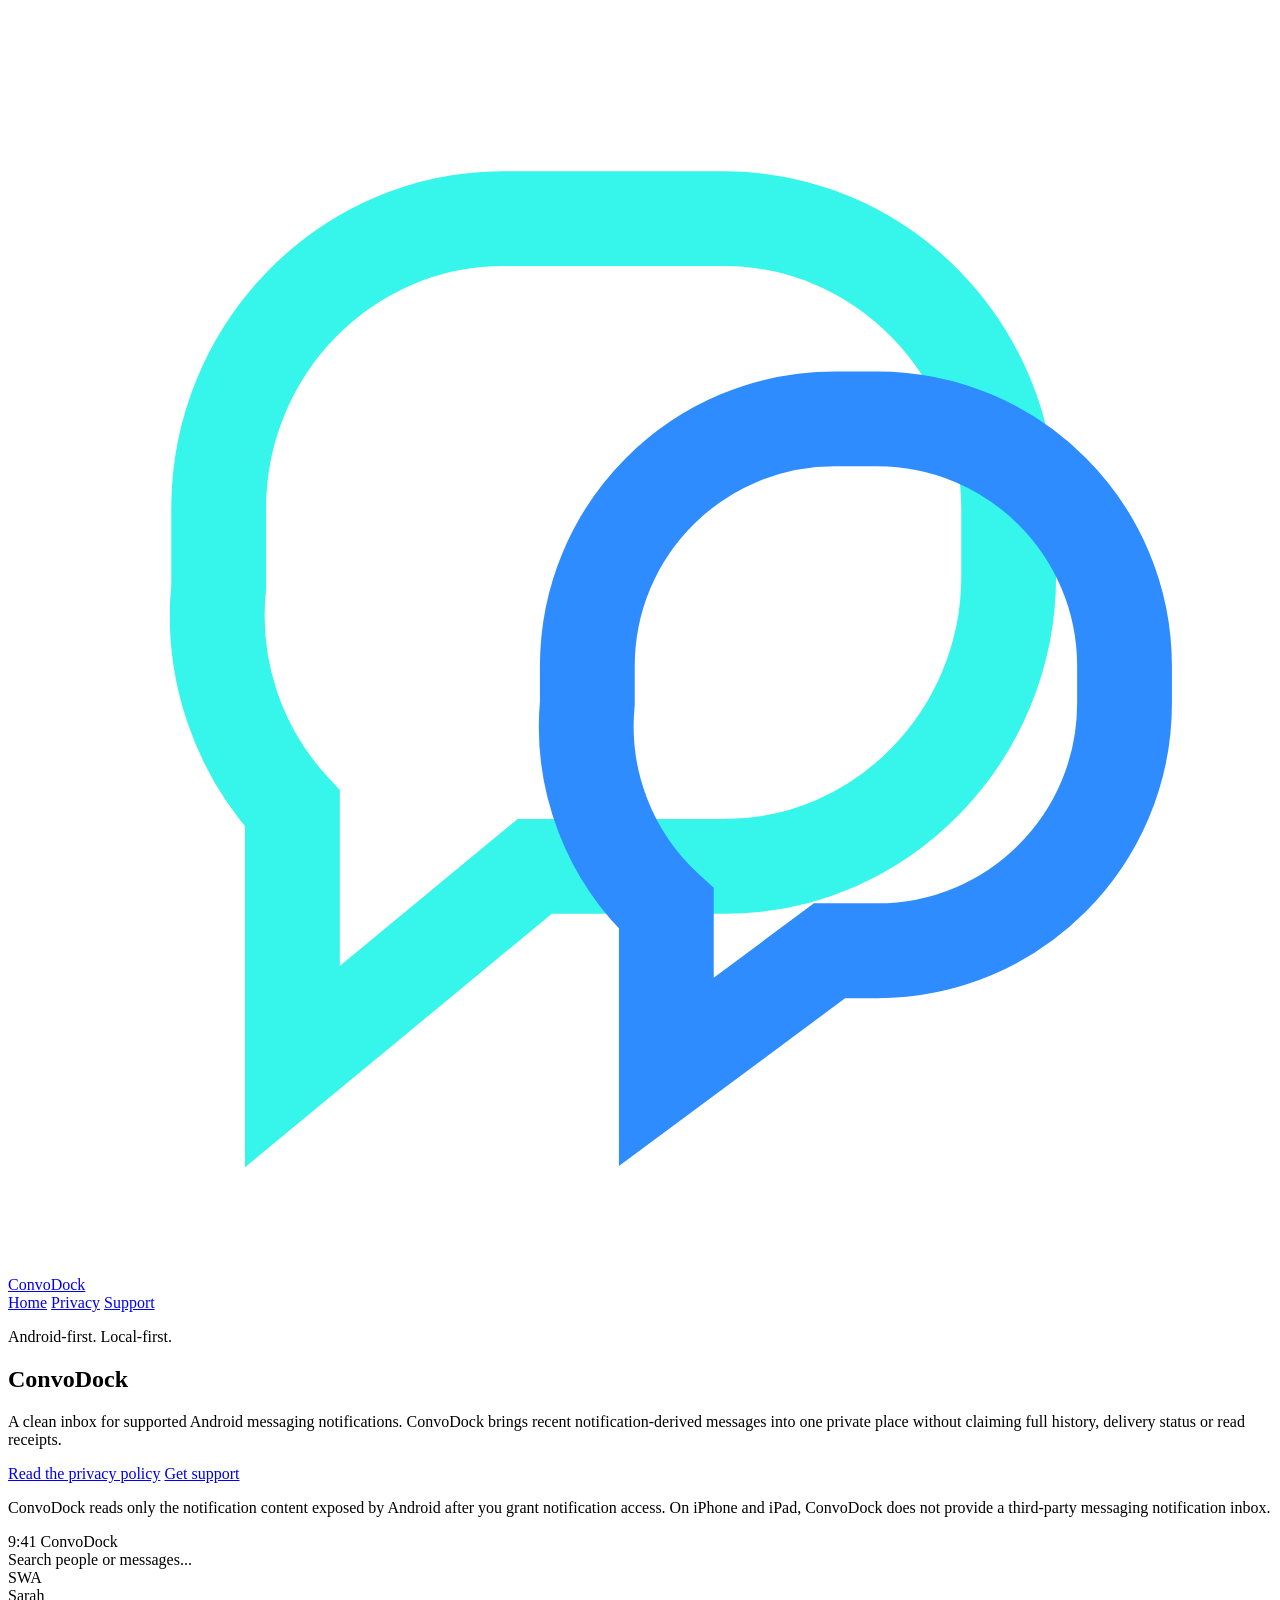
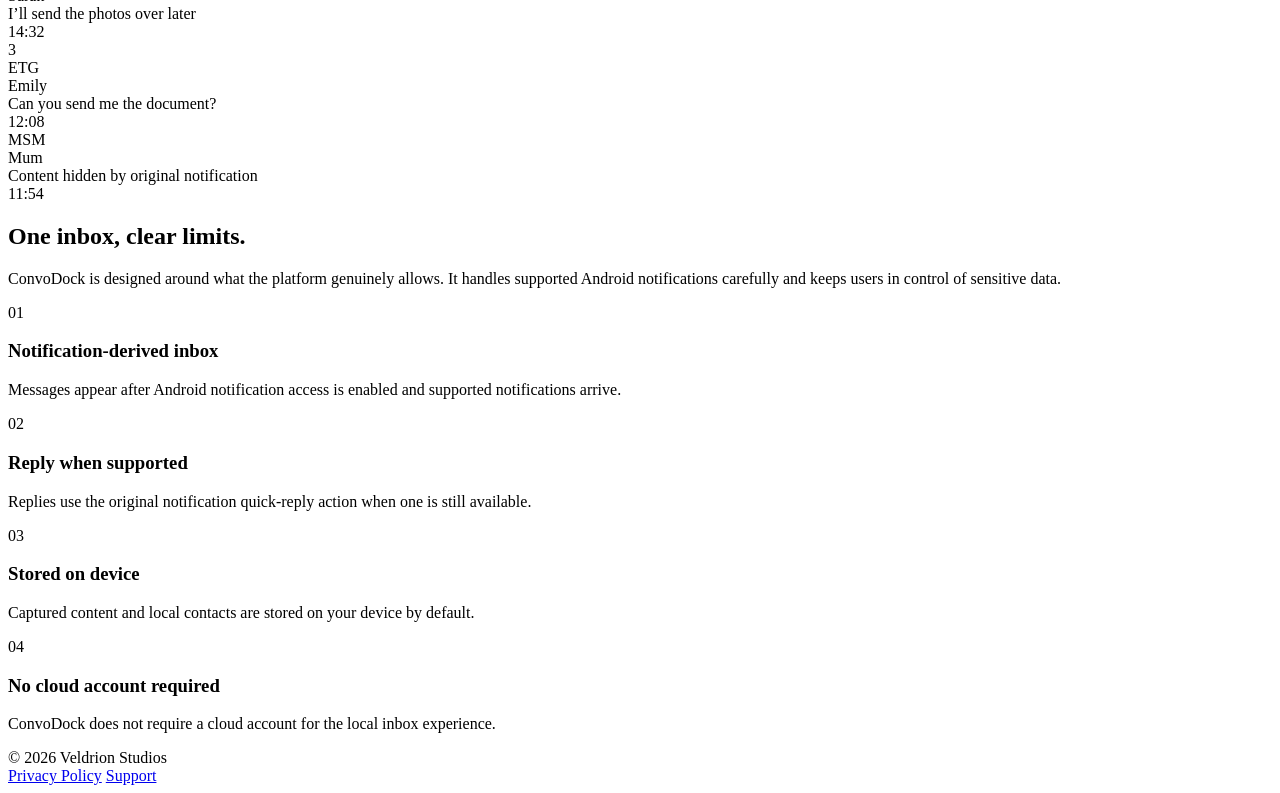
==== index.html @ 66566dc5 "Add files via upload" ====
<!doctype html>
<html lang="en">
  <head>
    <meta charset="utf-8" />
    <meta name="viewport" content="width=device-width, initial-scale=1" />
    <title>ConvoDock | Local-first messaging notification inbox</title>
    <meta
      name="description"
      content="ConvoDock is a local-first inbox for supported Android messaging notifications, with honest platform limits and on-device storage by default."
    />
    <link rel="icon" type="image/svg+xml" href="assets/favicon.svg" />
    <link rel="stylesheet" href="assets/styles.css" />
  </head>
  <body>
    <div class="site-shell">
      <header class="site-header">
        <nav class="nav" aria-label="Main navigation">
          <a class="brand" href="index.html" aria-label="ConvoDock home">
            <span class="brand-mark" aria-hidden="true">
              <svg viewBox="0 0 24 24" fill="none">
                <path d="M4 9.5C4 6.5 6.4 4 9.4 4h4.2C16.6 4 19 6.5 19 9.5v1.3c0 3-2.4 5.5-5.4 5.5H10l-4.6 3.8v-4.9A5.4 5.4 0 0 1 4 11V9.5Z" stroke="#36F5EA" stroke-width="1.8" />
                <path d="M11 12.5c0-2.6 2.1-4.7 4.7-4.7h.8c2.6 0 4.7 2.1 4.7 4.7v.7c0 2.6-2.1 4.7-4.7 4.7h-.9l-3.1 2.3v-3.1A4.7 4.7 0 0 1 11 13.2v-.7Z" stroke="#2E8CFF" stroke-width="1.8" />
              </svg>
            </span>
            ConvoDock
          </a>
          <div class="nav-links">
            <a href="index.html" aria-current="page">Home</a>
            <a href="privacy.html">Privacy</a>
            <a href="support.html">Support</a>
          </div>
        </nav>
      </header>

      <main>
        <section class="hero" aria-labelledby="home-title">
          <div>
            <p class="eyebrow">Android-first. Local-first.</p>
            <h1 id="home-title">ConvoDock</h1>
            <p class="lead">
              A clean inbox for supported Android messaging notifications. ConvoDock brings recent notification-derived messages into one private place without claiming full history, delivery status or read receipts.
            </p>
            <div class="actions">
              <a class="button primary" href="privacy.html">Read the privacy policy</a>
              <a class="button secondary" href="support.html">Get support</a>
            </div>
            <p class="notice">
              ConvoDock reads only the notification content exposed by Android after you grant notification access. On iPhone and iPad, ConvoDock does not provide a third-party messaging notification inbox.
            </p>
          </div>

          <div class="phone-card" aria-label="ConvoDock inbox preview">
            <div class="phone-top">
              <span>9:41</span>
              <span>ConvoDock</span>
            </div>
            <div class="search-pill">Search people or messages...</div>
            <div class="chat-list">
              <div class="chat-row">
                <div class="avatar">S<span class="service-dot">WA</span></div>
                <div>
                  <div class="row-title">Sarah</div>
                  <div class="row-preview">I’ll send the photos over later</div>
                </div>
                <div class="row-time">14:32<br /><span class="badge">3</span></div>
              </div>
              <div class="chat-row">
                <div class="avatar">E<span class="service-dot">TG</span></div>
                <div>
                  <div class="row-title">Emily</div>
                  <div class="row-preview">Can you send me the document?</div>
                </div>
                <div class="row-time">12:08</div>
              </div>
              <div class="chat-row">
                <div class="avatar">M<span class="service-dot">SM</span></div>
                <div>
                  <div class="row-title">Mum</div>
                  <div class="row-preview">Content hidden by original notification</div>
                </div>
                <div class="row-time">11:54</div>
              </div>
            </div>
          </div>
        </section>

        <section class="section" aria-labelledby="what-convo-does">
          <div class="section-header">
            <h2 id="what-convo-does">One inbox, clear limits.</h2>
            <p>
              ConvoDock is designed around what the platform genuinely allows. It handles supported Android notifications carefully and keeps users in control of sensitive data.
            </p>
          </div>
          <div class="grid">
            <article class="card">
              <div class="card-icon" aria-hidden="true">01</div>
              <h3>Notification-derived inbox</h3>
              <p>Messages appear after Android notification access is enabled and supported notifications arrive.</p>
            </article>
            <article class="card">
              <div class="card-icon" aria-hidden="true">02</div>
              <h3>Reply when supported</h3>
              <p>Replies use the original notification quick-reply action when one is still available.</p>
            </article>
            <article class="card">
              <div class="card-icon" aria-hidden="true">03</div>
              <h3>Stored on device</h3>
              <p>Captured content and local contacts are stored on your device by default.</p>
            </article>
            <article class="card">
              <div class="card-icon" aria-hidden="true">04</div>
              <h3>No cloud account required</h3>
              <p>ConvoDock does not require a cloud account for the local inbox experience.</p>
            </article>
          </div>
        </section>
      </main>

      <footer class="site-footer">
        <div class="footer-inner">
          <span>© <span id="year">2026</span> Veldrion Studios</span>
          <div class="footer-links">
            <a href="privacy.html">Privacy Policy</a>
            <a href="support.html">Support</a>
          </div>
        </div>
      </footer>
    </div>
  </body>
</html>
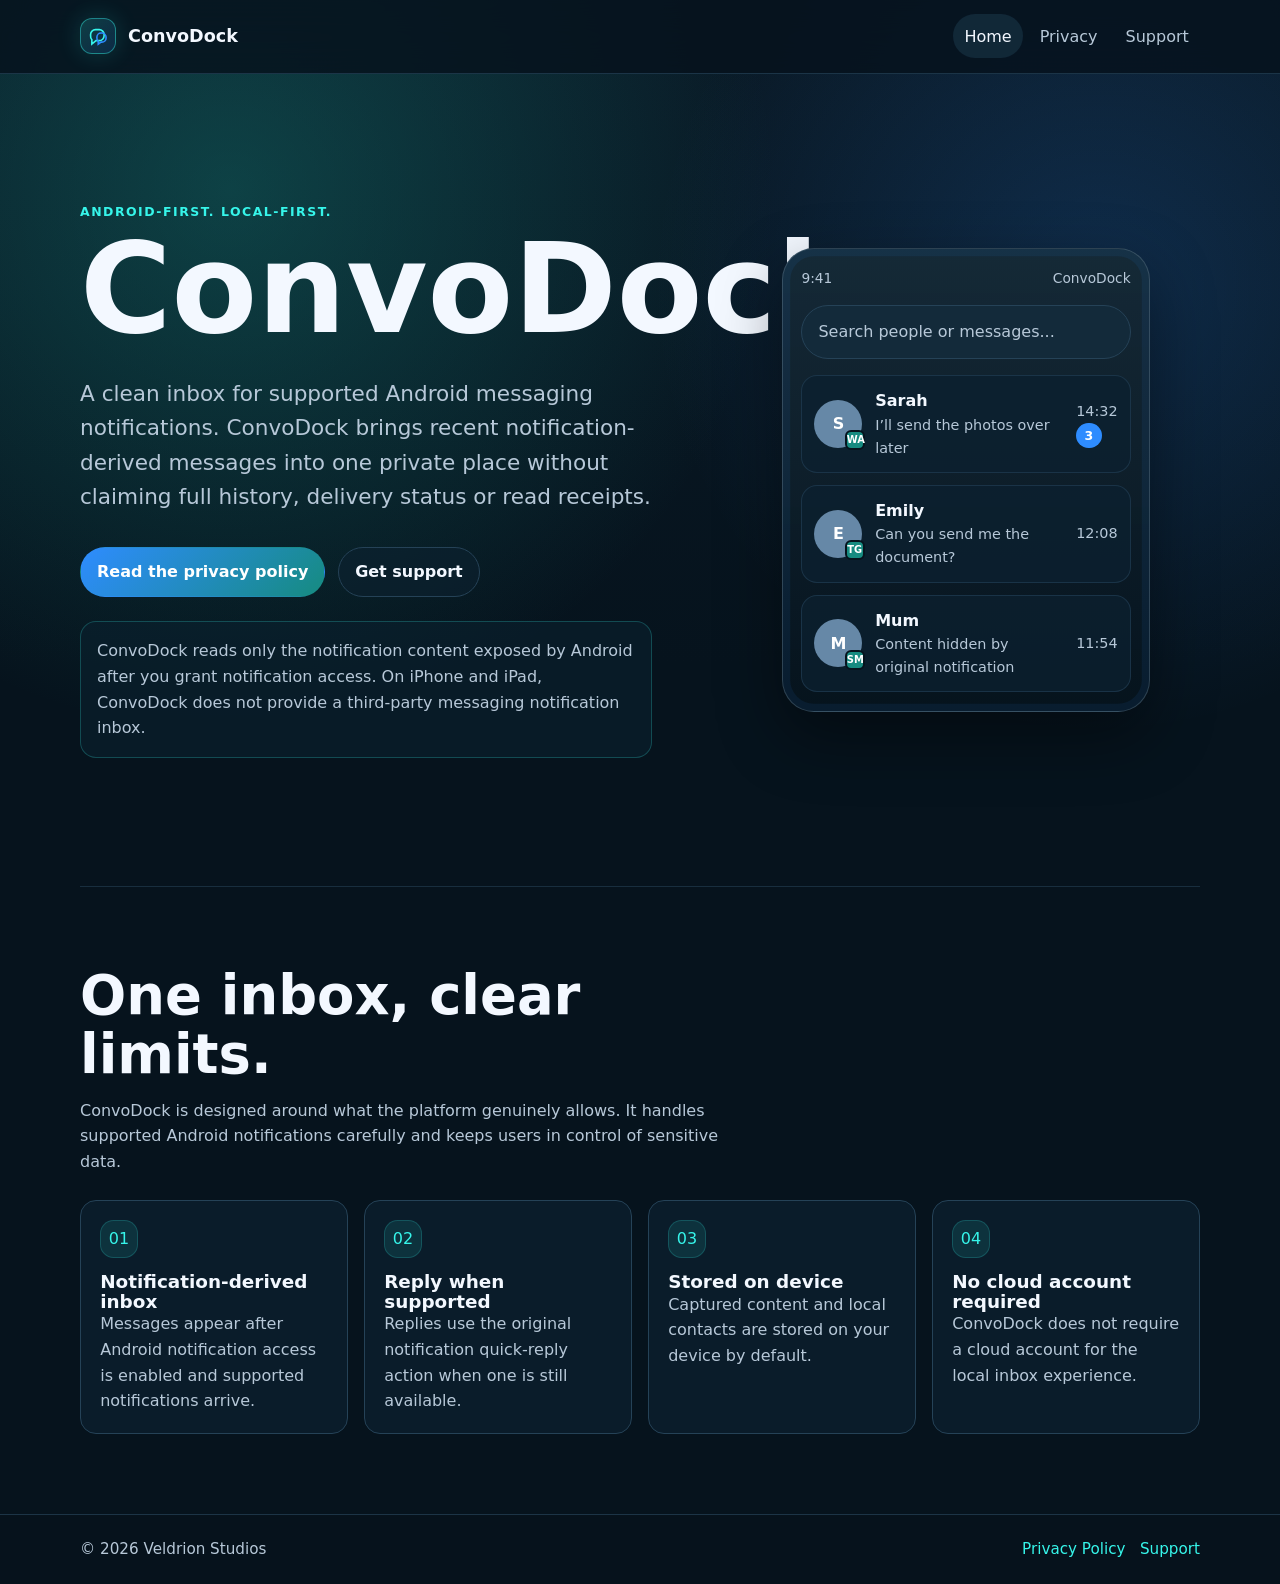
==== commit e7c2193b: "Add files via upload" ====
--- a/index.html
+++ b/index.html
@@ -9,7 +9,519 @@
       content="ConvoDock is a local-first inbox for supported Android messaging notifications, with honest platform limits and on-device storage by default."
     />
     <link rel="icon" type="image/svg+xml" href="assets/favicon.svg" />
-    <link rel="stylesheet" href="assets/styles.css" />
+    <link rel="stylesheet" href="assets/styles.css" />
+    <style>
+:root {
+  --navy-950: #06131d;
+  --navy-900: #0a1a27;
+  --navy-800: #102636;
+  --navy-700: #172d3b;
+  --teal-500: #168b80;
+  --teal-300: #36f5ea;
+  --blue-500: #2e8cff;
+  --text: #f3f8ff;
+  --muted: #b7c8d8;
+  --line: #254257;
+  --danger: #ff6b7a;
+  color-scheme: dark;
+  font-family:
+    Inter, ui-sans-serif, system-ui, -apple-system, BlinkMacSystemFont, "Segoe UI",
+    sans-serif;
+}
+
+* {
+  box-sizing: border-box;
+}
+
+html {
+  scroll-behavior: smooth;
+}
+
+body {
+  margin: 0;
+  background:
+    radial-gradient(circle at 18% 12%, rgba(22, 139, 128, 0.36), transparent 34rem),
+    radial-gradient(circle at 86% 18%, rgba(46, 140, 255, 0.18), transparent 28rem),
+    linear-gradient(180deg, var(--navy-900), var(--navy-950) 42%);
+  color: var(--text);
+  font-size: 16px;
+  line-height: 1.6;
+}
+
+a {
+  color: var(--teal-300);
+  text-decoration: none;
+}
+
+a:hover,
+a:focus {
+  text-decoration: underline;
+}
+
+.site-shell {
+  min-height: 100vh;
+}
+
+.site-header {
+  position: sticky;
+  top: 0;
+  z-index: 10;
+  border-bottom: 1px solid rgba(37, 66, 87, 0.72);
+  background: rgba(6, 19, 29, 0.84);
+  backdrop-filter: blur(18px);
+}
+
+.nav {
+  display: flex;
+  align-items: center;
+  justify-content: space-between;
+  gap: 1rem;
+  width: min(1120px, calc(100% - 2rem));
+  margin: 0 auto;
+  padding: 0.9rem 0;
+}
+
+.brand {
+  display: inline-flex;
+  align-items: center;
+  gap: 0.75rem;
+  color: var(--text);
+  font-weight: 800;
+  font-size: 1.1rem;
+  letter-spacing: 0;
+}
+
+.brand-mark {
+  display: grid;
+  place-items: center;
+  width: 2.25rem;
+  height: 2.25rem;
+  border: 1px solid rgba(54, 245, 234, 0.42);
+  border-radius: 0.75rem;
+  background: linear-gradient(135deg, rgba(54, 245, 234, 0.18), rgba(46, 140, 255, 0.16));
+  box-shadow: 0 0 24px rgba(54, 245, 234, 0.16);
+}
+
+.brand-mark svg {
+  width: 1.35rem;
+  height: 1.35rem;
+}
+
+.nav-links {
+  display: flex;
+  align-items: center;
+  gap: 0.35rem;
+  flex-wrap: wrap;
+  justify-content: flex-end;
+}
+
+.nav-links a {
+  color: var(--muted);
+  min-height: 2.75rem;
+  display: inline-flex;
+  align-items: center;
+  padding: 0.45rem 0.7rem;
+  border-radius: 999px;
+}
+
+.nav-links a[aria-current="page"],
+.nav-links a:hover,
+.nav-links a:focus {
+  color: var(--text);
+  background: rgba(20, 44, 61, 0.82);
+  text-decoration: none;
+}
+
+main {
+  width: min(1120px, calc(100% - 2rem));
+  margin: 0 auto;
+}
+
+.hero {
+  display: grid;
+  grid-template-columns: minmax(0, 1.1fr) minmax(17rem, 0.9fr);
+  gap: clamp(2rem, 7vw, 5rem);
+  align-items: center;
+  min-height: calc(100vh - 5.5rem);
+  padding: clamp(3rem, 8vw, 6rem) 0;
+}
+
+.eyebrow {
+  color: var(--teal-300);
+  font-weight: 800;
+  text-transform: uppercase;
+  letter-spacing: 0.12em;
+  font-size: 0.78rem;
+}
+
+h1,
+h2,
+h3 {
+  color: var(--text);
+  line-height: 1.08;
+  letter-spacing: 0;
+  margin: 0;
+}
+
+h1 {
+  max-width: 12ch;
+  font-size: clamp(3.4rem, 13vw, 7.8rem);
+}
+
+h2 {
+  font-size: clamp(2rem, 6vw, 3.4rem);
+}
+
+h3 {
+  font-size: 1.15rem;
+}
+
+p {
+  margin: 0;
+}
+
+.lead {
+  max-width: 41rem;
+  margin-top: 1.25rem;
+  color: var(--muted);
+  font-size: clamp(1.08rem, 2.8vw, 1.35rem);
+}
+
+.actions {
+  display: flex;
+  flex-wrap: wrap;
+  gap: 0.8rem;
+  margin-top: 2rem;
+}
+
+.button {
+  display: inline-flex;
+  min-height: 3rem;
+  align-items: center;
+  justify-content: center;
+  gap: 0.5rem;
+  border-radius: 999px;
+  border: 1px solid transparent;
+  padding: 0.72rem 1rem;
+  font-weight: 800;
+}
+
+.button.primary {
+  color: #ffffff;
+  background: linear-gradient(135deg, var(--blue-500), var(--teal-500));
+}
+
+.button.secondary {
+  color: var(--text);
+  border-color: var(--line);
+  background: rgba(12, 33, 48, 0.62);
+}
+
+.notice {
+  margin-top: 1.5rem;
+  padding: 1rem;
+  border: 1px solid rgba(54, 245, 234, 0.22);
+  border-radius: 1rem;
+  background: rgba(12, 33, 48, 0.58);
+  color: var(--muted);
+}
+
+.phone-card {
+  width: min(100%, 23rem);
+  margin-inline: auto;
+  border: 1px solid rgba(122, 157, 184, 0.34);
+  border-radius: 2rem;
+  background:
+    linear-gradient(180deg, rgba(23, 45, 59, 0.86), rgba(6, 19, 29, 0.96)),
+    var(--navy-950);
+  box-shadow:
+    0 1.5rem 4rem rgba(0, 0, 0, 0.42),
+    inset 0 0 0 0.45rem rgba(46, 140, 255, 0.08);
+  padding: 1.15rem;
+}
+
+.phone-top {
+  display: flex;
+  justify-content: space-between;
+  align-items: center;
+  color: var(--muted);
+  font-size: 0.86rem;
+}
+
+.search-pill {
+  margin: 1rem 0;
+  padding: 0.82rem 1rem;
+  border: 1px solid var(--line);
+  border-radius: 999px;
+  color: var(--muted);
+  background: rgba(20, 44, 61, 0.78);
+}
+
+.chat-list {
+  display: grid;
+  gap: 0.75rem;
+}
+
+.chat-row {
+  display: grid;
+  grid-template-columns: 3rem 1fr auto;
+  gap: 0.8rem;
+  align-items: center;
+  min-height: 4.5rem;
+  padding: 0.75rem;
+  border: 1px solid rgba(37, 66, 87, 0.62);
+  border-radius: 1rem;
+  background: rgba(12, 33, 48, 0.78);
+}
+
+.avatar {
+  position: relative;
+  display: grid;
+  place-items: center;
+  width: 3rem;
+  height: 3rem;
+  border-radius: 50%;
+  background: #6688a7;
+  color: #ffffff;
+  font-weight: 900;
+}
+
+.service-dot {
+  position: absolute;
+  right: -0.15rem;
+  bottom: -0.15rem;
+  display: grid;
+  place-items: center;
+  width: 1.25rem;
+  height: 1.25rem;
+  border-radius: 0.38rem;
+  background: var(--teal-500);
+  font-size: 0.62rem;
+  border: 2px solid var(--navy-950);
+}
+
+.row-title {
+  font-weight: 800;
+}
+
+.row-preview,
+.row-time {
+  color: var(--muted);
+  font-size: 0.9rem;
+}
+
+.badge {
+  display: inline-grid;
+  place-items: center;
+  min-width: 1.6rem;
+  height: 1.6rem;
+  padding: 0 0.45rem;
+  border-radius: 999px;
+  background: var(--blue-500);
+  color: #ffffff;
+  font-weight: 900;
+  font-size: 0.78rem;
+}
+
+.section {
+  padding: clamp(3rem, 8vw, 5rem) 0;
+  border-top: 1px solid rgba(37, 66, 87, 0.58);
+}
+
+.section-header {
+  max-width: 42rem;
+  margin-bottom: 1.6rem;
+}
+
+.section-header p {
+  margin-top: 0.85rem;
+  color: var(--muted);
+}
+
+.grid {
+  display: grid;
+  grid-template-columns: repeat(4, minmax(0, 1fr));
+  gap: 1rem;
+}
+
+.card {
+  border: 1px solid var(--line);
+  border-radius: 1rem;
+  background: rgba(12, 33, 48, 0.72);
+  padding: 1.2rem;
+}
+
+.card-icon {
+  display: grid;
+  place-items: center;
+  width: 2.35rem;
+  height: 2.35rem;
+  margin-bottom: 0.85rem;
+  border-radius: 0.85rem;
+  color: var(--teal-300);
+  background: rgba(54, 245, 234, 0.1);
+  border: 1px solid rgba(54, 245, 234, 0.18);
+}
+
+.card p,
+.policy-body p,
+.policy-body li {
+  color: var(--muted);
+}
+
+.policy-hero {
+  padding: clamp(3rem, 8vw, 5.5rem) 0 2.5rem;
+  max-width: 52rem;
+}
+
+.policy-hero h1 {
+  max-width: 13ch;
+  font-size: clamp(2.75rem, 10vw, 5.8rem);
+}
+
+.policy-meta {
+  margin-top: 1.2rem;
+  color: var(--muted);
+}
+
+.policy-body {
+  display: grid;
+  gap: 1.2rem;
+  max-width: 56rem;
+  padding-bottom: 5rem;
+}
+
+.policy-body section {
+  padding: 1.35rem;
+  border: 1px solid var(--line);
+  border-radius: 1rem;
+  background: rgba(12, 33, 48, 0.68);
+}
+
+.policy-body h2 {
+  margin-bottom: 0.7rem;
+  font-size: clamp(1.45rem, 4vw, 2rem);
+}
+
+.policy-body ul {
+  margin: 0.75rem 0 0;
+  padding-left: 1.25rem;
+}
+
+.support-grid {
+  display: grid;
+  grid-template-columns: minmax(0, 0.9fr) minmax(0, 1.1fr);
+  gap: 1rem;
+}
+
+.support-list {
+  display: grid;
+  gap: 0.8rem;
+}
+
+.support-item {
+  padding: 1rem;
+  border: 1px solid var(--line);
+  border-radius: 1rem;
+  background: rgba(12, 33, 48, 0.68);
+}
+
+.support-item h3 {
+  margin-bottom: 0.35rem;
+}
+
+.site-footer {
+  border-top: 1px solid rgba(37, 66, 87, 0.72);
+  background: rgba(6, 19, 29, 0.72);
+}
+
+.footer-inner {
+  display: flex;
+  justify-content: space-between;
+  gap: 1rem;
+  flex-wrap: wrap;
+  width: min(1120px, calc(100% - 2rem));
+  margin: 0 auto;
+  padding: 1.4rem 0;
+  color: var(--muted);
+  font-size: 0.95rem;
+}
+
+.footer-links {
+  display: flex;
+  gap: 0.9rem;
+  flex-wrap: wrap;
+}
+
+@media (max-width: 860px) {
+  .nav {
+    align-items: flex-start;
+    flex-direction: column;
+  }
+
+  .nav-links {
+    width: 100%;
+    justify-content: flex-start;
+  }
+
+  .hero,
+  .support-grid {
+    grid-template-columns: 1fr;
+  }
+
+  .hero {
+    min-height: auto;
+    padding-top: 3rem;
+  }
+
+  .grid {
+    grid-template-columns: repeat(2, minmax(0, 1fr));
+  }
+}
+
+@media (max-width: 560px) {
+  body {
+    font-size: 16px;
+  }
+
+  main,
+  .nav,
+  .footer-inner {
+    width: min(100% - 1rem, 1120px);
+  }
+
+  .nav-links a {
+    padding-inline: 0.62rem;
+  }
+
+  .actions {
+    flex-direction: column;
+  }
+
+  .button {
+    width: 100%;
+  }
+
+  .grid {
+    grid-template-columns: 1fr;
+  }
+
+  .phone-card {
+    border-radius: 1.4rem;
+    padding: 0.8rem;
+  }
+
+  .chat-row {
+    grid-template-columns: 2.7rem 1fr;
+  }
+
+  .row-time {
+    display: none;
+  }
+}
+
+
+    </style>
   </head>
   <body>
     <div class="site-shell">
@@ -128,3 +640,4 @@
     </div>
   </body>
 </html>
+
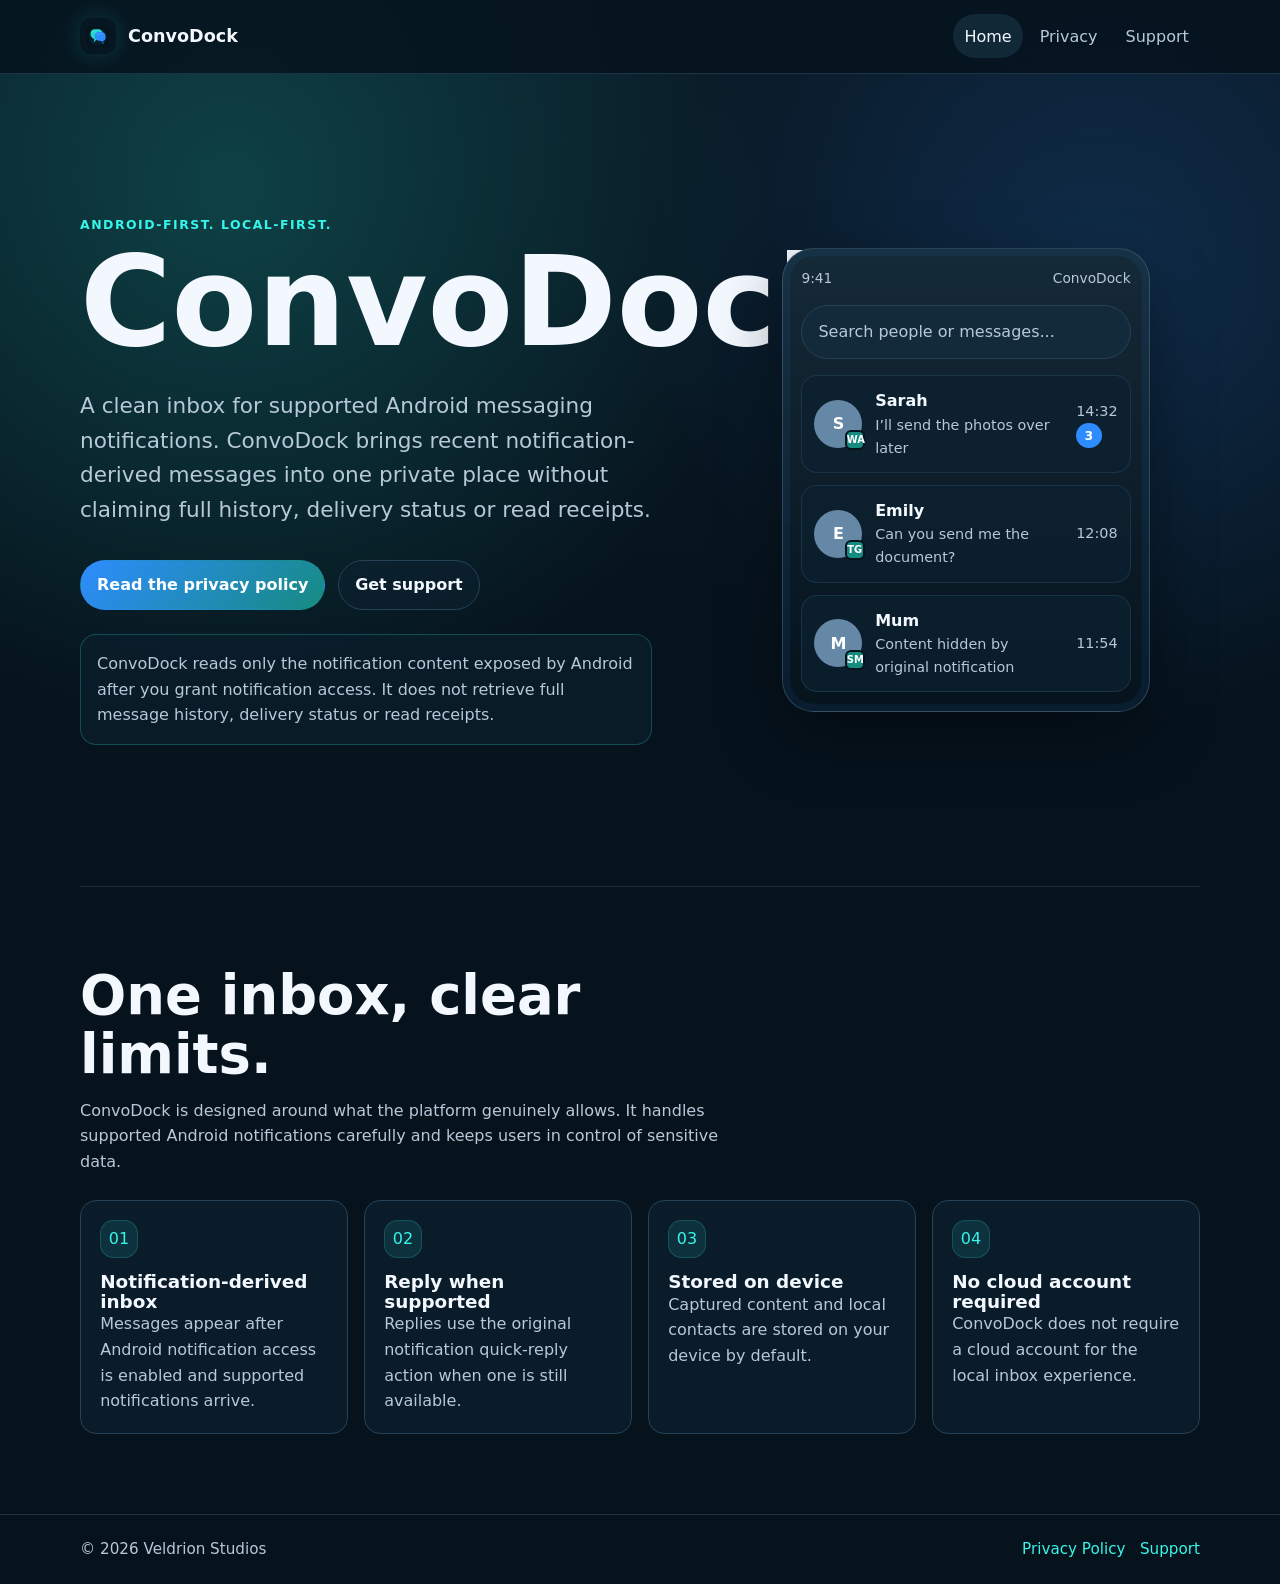
==== commit be65fb97: "Add files via upload" ====
--- a/index.html
+++ b/index.html
@@ -96,9 +96,7 @@
   place-items: center;
   width: 2.25rem;
   height: 2.25rem;
-  border: 1px solid rgba(54, 245, 234, 0.42);
   border-radius: 0.75rem;
-  background: linear-gradient(135deg, rgba(54, 245, 234, 0.18), rgba(46, 140, 255, 0.16));
   box-shadow: 0 0 24px rgba(54, 245, 234, 0.16);
 }
 
@@ -529,9 +527,13 @@
         <nav class="nav" aria-label="Main navigation">
           <a class="brand" href="index.html" aria-label="ConvoDock home">
             <span class="brand-mark" aria-hidden="true">
-              <svg viewBox="0 0 24 24" fill="none">
-                <path d="M4 9.5C4 6.5 6.4 4 9.4 4h4.2C16.6 4 19 6.5 19 9.5v1.3c0 3-2.4 5.5-5.4 5.5H10l-4.6 3.8v-4.9A5.4 5.4 0 0 1 4 11V9.5Z" stroke="#36F5EA" stroke-width="1.8" />
-                <path d="M11 12.5c0-2.6 2.1-4.7 4.7-4.7h.8c2.6 0 4.7 2.1 4.7 4.7v.7c0 2.6-2.1 4.7-4.7 4.7h-.9l-3.1 2.3v-3.1A4.7 4.7 0 0 1 11 13.2v-.7Z" stroke="#2E8CFF" stroke-width="1.8" />
+              <svg viewBox="0 0 108 108" fill="none">
+                <rect width="108" height="108" rx="24" fill="#04131C" />
+                <circle cx="54" cy="54" r="45" fill="#071F2C" />
+                <path d="M18 36c0-12 9-20 23-20h15c13 0 22 9 22 21v7c0 13-9 21-22 21h-6L33 83l4-17c-11-4-19-12-19-23v-7Z" fill="#25D8CF" />
+                <path d="M38 49c0-11 9-19 21-19h12c13 0 22 9 22 21v7c0 12-9 20-22 20l15 14-8-16c-23 0-40-10-40-21v-6Z" fill="#2E8CFF" />
+                <path d="M25 34c3-8 11-12 21-12h10c6 0 12 2 16 6-11-3-22-3-31-1-8 1-13 3-16 7Z" fill="#FFFFFF" opacity=".18" />
+                <path d="M44 48c3-7 9-10 17-10h10c5 0 11 2 15 6-9-3-18-3-27-1-6 1-12 2-15 5Z" fill="#FFFFFF" opacity=".16" />
               </svg>
             </span>
             ConvoDock
@@ -557,7 +559,7 @@
               <a class="button secondary" href="support.html">Get support</a>
             </div>
             <p class="notice">
-              ConvoDock reads only the notification content exposed by Android after you grant notification access. On iPhone and iPad, ConvoDock does not provide a third-party messaging notification inbox.
+              ConvoDock reads only the notification content exposed by Android after you grant notification access. It does not retrieve full message history, delivery status or read receipts.
             </p>
           </div>
 
